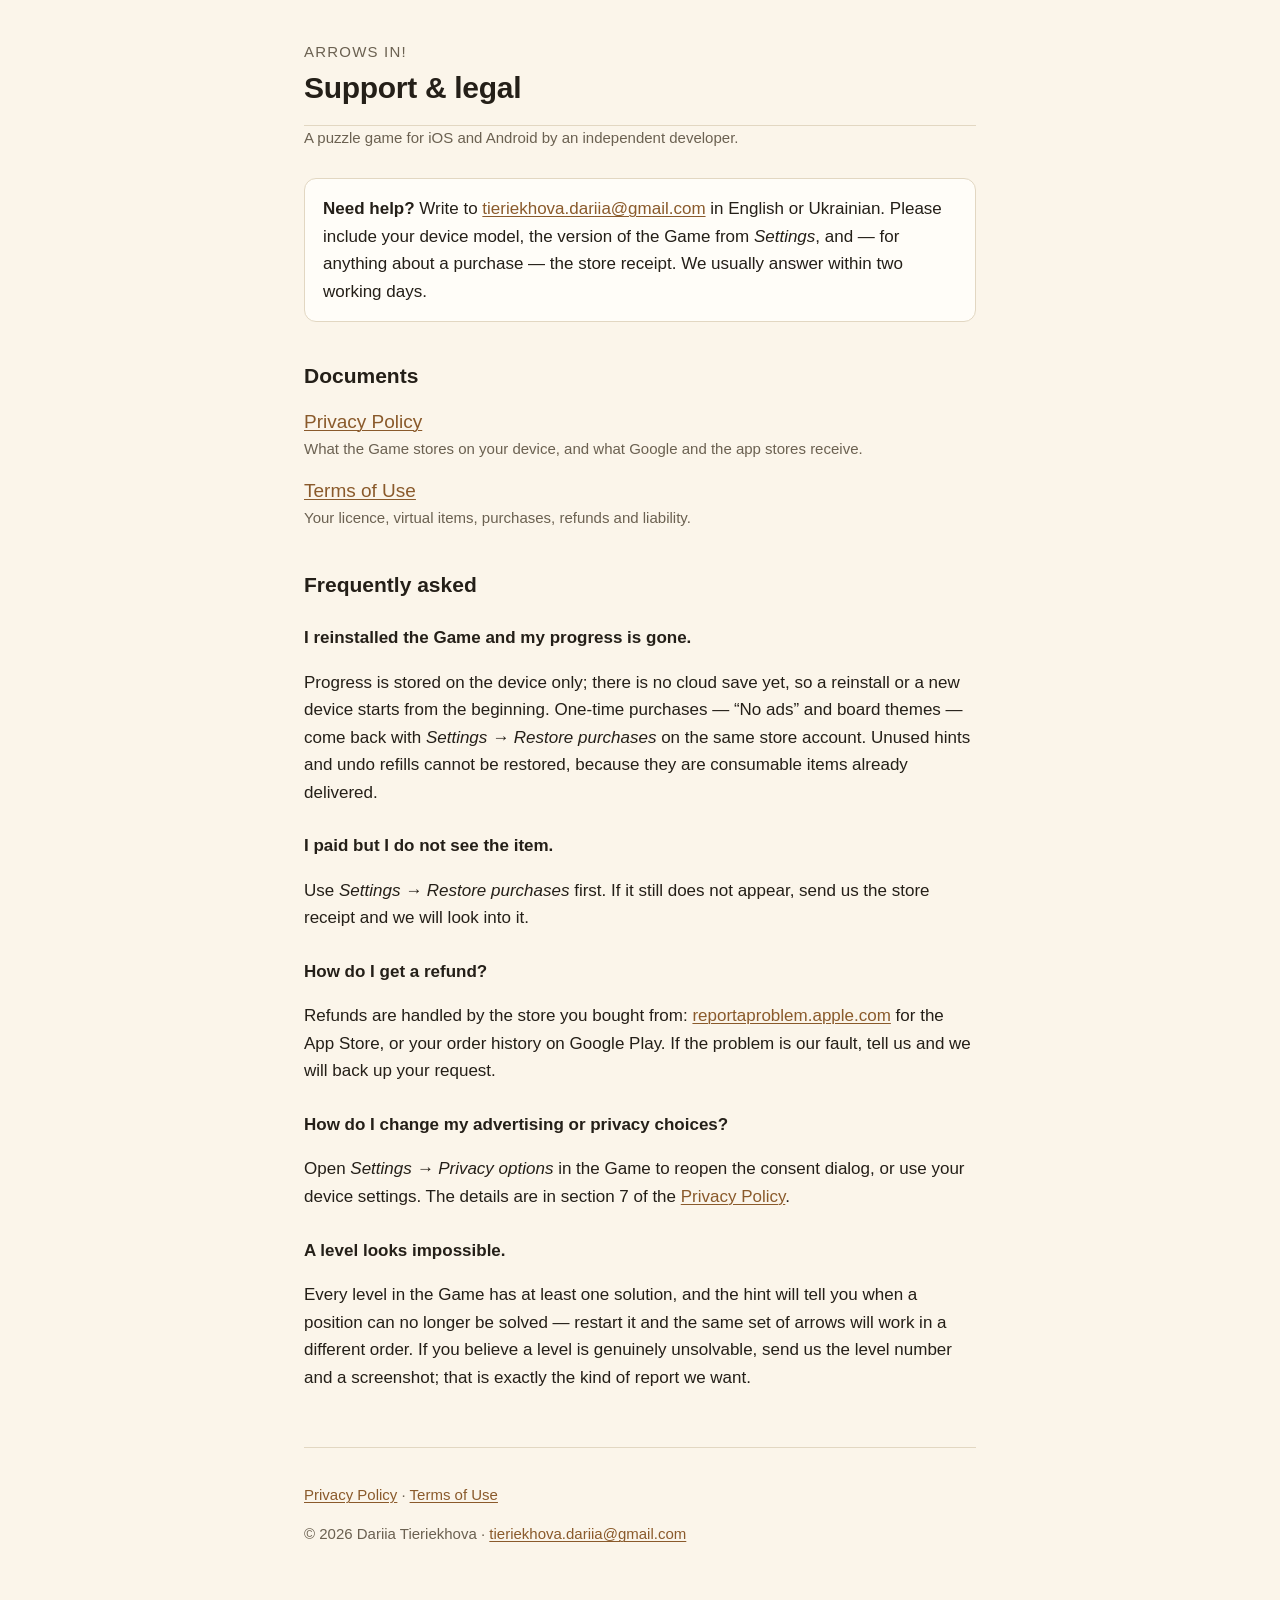
==== index.html @ a7dc1013 "Публічні документи: політика конфіденційності, умови використання, підтримка Джерело — docs/legal/si" ====
<!doctype html>
<html lang="en">
<head>
<meta charset="utf-8">
<meta name="viewport" content="width=device-width, initial-scale=1">
<title>Arrows In! — Support</title>
<meta name="description" content="Support, privacy policy and terms of use for the mobile game Arrows In!">
<link rel="stylesheet" href="style.css">
</head>
<body>
<header>
  <p class="game">Arrows In!</p>
  <h1>Support &amp; legal</h1>
</header>

<main>
<p class="meta">A puzzle game for iOS and Android by an independent developer.</p>

<div class="lead">
  <p><strong>Need help?</strong> Write to <a href="mailto:tieriekhova.dariia@gmail.com">tieriekhova.dariia@gmail.com</a> in English or Ukrainian. Please include your device model, the version of the Game from <em>Settings</em>, and — for anything about a purchase — the store receipt. We usually answer within two working days.</p>
</div>

<h2>Documents</h2>
<ul class="home-links">
  <li><a href="privacy.html">Privacy Policy</a><span>What the Game stores on your device, and what Google and the app stores receive.</span></li>
  <li><a href="terms.html">Terms of Use</a><span>Your licence, virtual items, purchases, refunds and liability.</span></li>
</ul>

<h2>Frequently asked</h2>

<h3>I reinstalled the Game and my progress is gone.</h3>
<p>Progress is stored on the device only; there is no cloud save yet, so a reinstall or a new device starts from the beginning. One-time purchases — &ldquo;No ads&rdquo; and board themes — come back with <em>Settings &rarr; Restore purchases</em> on the same store account. Unused hints and undo refills cannot be restored, because they are consumable items already delivered.</p>

<h3>I paid but I do not see the item.</h3>
<p>Use <em>Settings &rarr; Restore purchases</em> first. If it still does not appear, send us the store receipt and we will look into it.</p>

<h3>How do I get a refund?</h3>
<p>Refunds are handled by the store you bought from: <a href="https://reportaproblem.apple.com" rel="noopener">reportaproblem.apple.com</a> for the App Store, or your order history on Google Play. If the problem is our fault, tell us and we will back up your request.</p>

<h3>How do I change my advertising or privacy choices?</h3>
<p>Open <em>Settings &rarr; Privacy options</em> in the Game to reopen the consent dialog, or use your device settings. The details are in section 7 of the <a href="privacy.html">Privacy Policy</a>.</p>

<h3>A level looks impossible.</h3>
<p>Every level in the Game has at least one solution, and the hint will tell you when a position can no longer be solved — restart it and the same set of arrows will work in a different order. If you believe a level is genuinely unsolvable, send us the level number and a screenshot; that is exactly the kind of report we want.</p>
</main>

<footer>
  <p><a href="privacy.html">Privacy Policy</a> &middot; <a href="terms.html">Terms of Use</a></p>
  <p>&copy; 2026 Dariia Tieriekhova &middot; <a href="mailto:tieriekhova.dariia@gmail.com">tieriekhova.dariia@gmail.com</a></p>
</footer>
</body>
</html>
---- style.css ----
:root {
  --bg: #fbf5ea;
  --surface: #fffdf8;
  --text: #241f18;
  --muted: #6b6151;
  --rule: #e2d7c2;
  --accent: #8a5a2b;
  --code-bg: #f1e8d6;
}

@media (prefers-color-scheme: dark) {
  :root {
    --bg: #1e1b16;
    --surface: #26221c;
    --text: #ece5d8;
    --muted: #a79c89;
    --rule: #3b352b;
    --accent: #d9a86c;
    --code-bg: #302a22;
  }
}

* { box-sizing: border-box; }

html { -webkit-text-size-adjust: 100%; }

body {
  margin: 0;
  padding: 0 16px 96px;
  background: var(--bg);
  color: var(--text);
  font: 17px/1.62 -apple-system, BlinkMacSystemFont, "Segoe UI", Roboto, "Helvetica Neue", Arial, sans-serif;
}

main { max-width: 42rem; margin: 0 auto; }

header {
  max-width: 42rem;
  margin: 0 auto;
  padding: 40px 0 8px;
  border-bottom: 1px solid var(--rule);
}

header .game { font-size: 15px; letter-spacing: .08em; text-transform: uppercase; color: var(--muted); margin: 0 0 6px; }

h1 { font-size: 30px; line-height: 1.22; margin: 0 0 10px; letter-spacing: -.01em; }
h2 { font-size: 21px; line-height: 1.3; margin: 40px 0 10px; }
h3 { font-size: 17px; margin: 26px 0 8px; }

.meta { color: var(--muted); font-size: 15px; margin: 0 0 28px; }

p, li { overflow-wrap: break-word; }
ul, ol { padding-left: 1.35em; }
li { margin: 6px 0; }

a { color: var(--accent); text-decoration-thickness: 1px; text-underline-offset: 2px; }

.lead {
  background: var(--surface);
  border: 1px solid var(--rule);
  border-radius: 12px;
  padding: 16px 18px;
  margin: 24px 0 8px;
}
.lead p:first-child { margin-top: 0; }
.lead p:last-child { margin-bottom: 0; }

.table-wrap { overflow-x: auto; margin: 16px 0; }
table { border-collapse: collapse; width: 100%; font-size: 15.5px; }
th, td { text-align: left; vertical-align: top; padding: 10px 12px; border-bottom: 1px solid var(--rule); }
th { color: var(--muted); font-weight: 600; white-space: nowrap; }

code { background: var(--code-bg); border-radius: 4px; padding: 1px 5px; font-size: 90%; }

footer {
  max-width: 42rem;
  margin: 56px auto 0;
  padding-top: 20px;
  border-top: 1px solid var(--rule);
  color: var(--muted);
  font-size: 15px;
}

nav.pages { margin: 0 0 8px; font-size: 15px; }
nav.pages a { margin-right: 14px; }

.home-links { list-style: none; padding: 0; }
.home-links li { margin: 14px 0; }
.home-links a { font-size: 19px; }
.home-links span { display: block; color: var(--muted); font-size: 15px; }
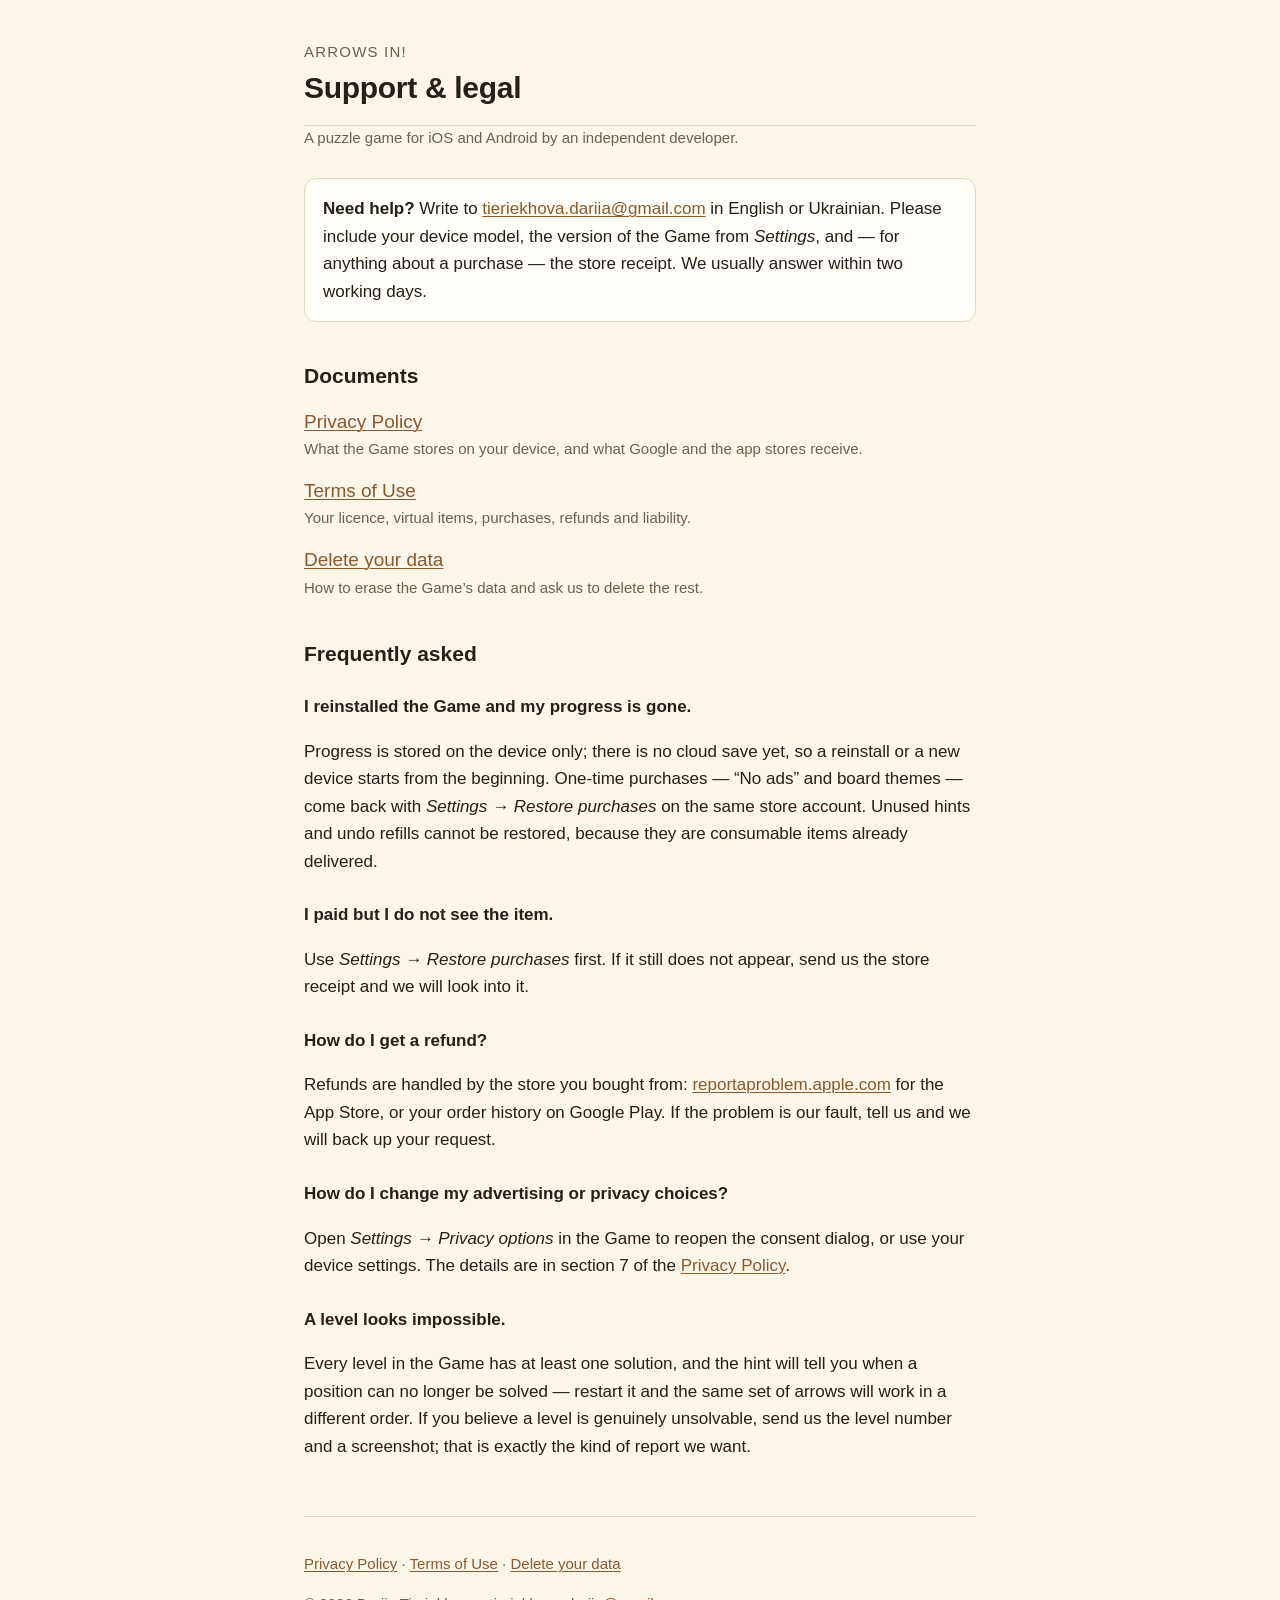
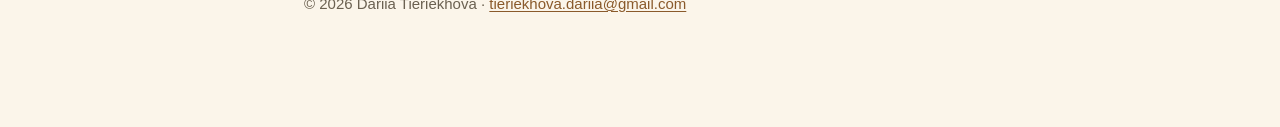
==== commit e6da39fb: "Legal 1.1: new economy, data deletion page" ====
--- a/index.html
+++ b/index.html
@@ -24,6 +24,7 @@
 <ul class="home-links">
   <li><a href="privacy.html">Privacy Policy</a><span>What the Game stores on your device, and what Google and the app stores receive.</span></li>
   <li><a href="terms.html">Terms of Use</a><span>Your licence, virtual items, purchases, refunds and liability.</span></li>
+  <li><a href="delete-data.html">Delete your data</a><span>How to erase the Game&rsquo;s data and ask us to delete the rest.</span></li>
 </ul>
 
 <h2>Frequently asked</h2>
@@ -45,7 +46,7 @@
 </main>
 
 <footer>
-  <p><a href="privacy.html">Privacy Policy</a> &middot; <a href="terms.html">Terms of Use</a></p>
+  <p><a href="privacy.html">Privacy Policy</a> &middot; <a href="terms.html">Terms of Use</a> &middot; <a href="delete-data.html">Delete your data</a></p>
   <p>&copy; 2026 Dariia Tieriekhova &middot; <a href="mailto:tieriekhova.dariia@gmail.com">tieriekhova.dariia@gmail.com</a></p>
 </footer>
 </body>
--- a/style.css
+++ b/style.css
@@ -70,6 +70,14 @@
 th, td { text-align: left; vertical-align: top; padding: 10px 12px; border-bottom: 1px solid var(--rule); }
 th { color: var(--muted); font-weight: 600; white-space: nowrap; }
 
+/* На телефоні таблиця прав і категорій даних інакше має чотири колонки по три
+   слова: вона й так гортається вбік, але з дрібнішим набором більшість рядків
+   уміщається одразу. */
+@media (max-width: 480px) {
+  table { font-size: 14px; }
+  th, td { padding: 8px 10px; }
+}
+
 code { background: var(--code-bg); border-radius: 4px; padding: 1px 5px; font-size: 90%; }
 
 footer {
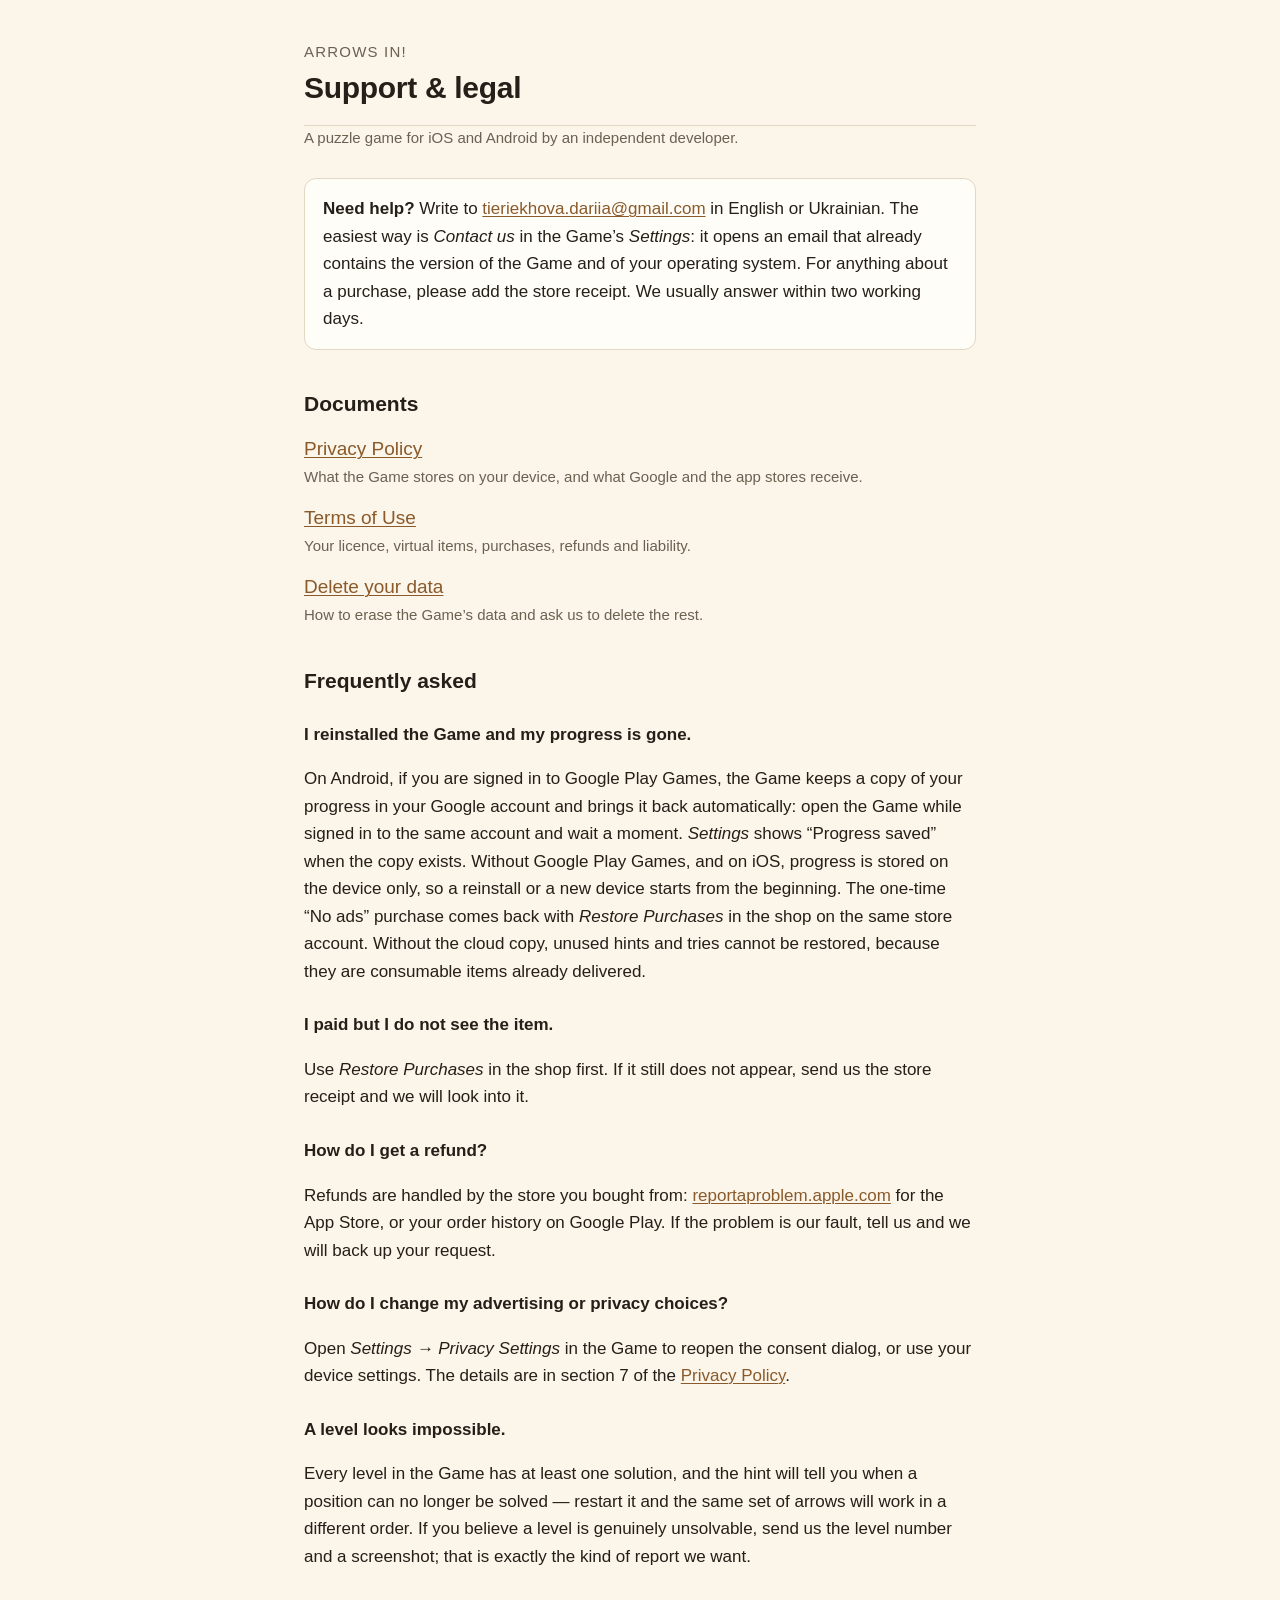
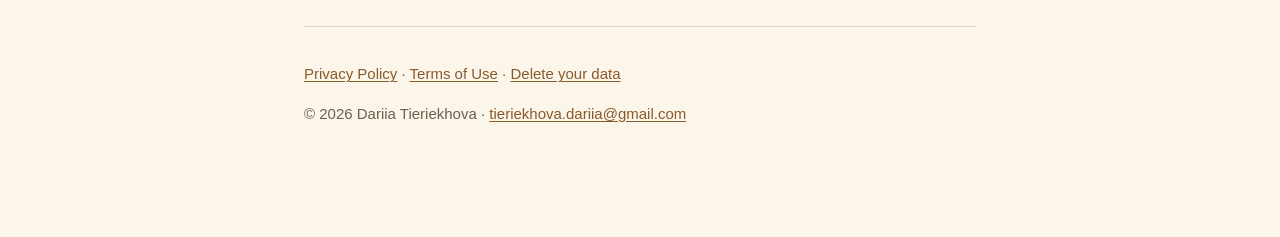
==== commit f8cde82c: "Legal 1.4 / 1.3: cloud save, tries, current ads and pricing rules" ====
--- a/index.html
+++ b/index.html
@@ -17,7 +17,7 @@
 <p class="meta">A puzzle game for iOS and Android by an independent developer.</p>
 
 <div class="lead">
-  <p><strong>Need help?</strong> Write to <a href="mailto:tieriekhova.dariia@gmail.com">tieriekhova.dariia@gmail.com</a> in English or Ukrainian. Please include your device model, the version of the Game from <em>Settings</em>, and — for anything about a purchase — the store receipt. We usually answer within two working days.</p>
+  <p><strong>Need help?</strong> Write to <a href="mailto:tieriekhova.dariia@gmail.com">tieriekhova.dariia@gmail.com</a> in English or Ukrainian. The easiest way is <em>Contact us</em> in the Game&rsquo;s <em>Settings</em>: it opens an email that already contains the version of the Game and of your operating system. For anything about a purchase, please add the store receipt. We usually answer within two working days.</p>
 </div>
 
 <h2>Documents</h2>
@@ -30,16 +30,16 @@
 <h2>Frequently asked</h2>
 
 <h3>I reinstalled the Game and my progress is gone.</h3>
-<p>Progress is stored on the device only; there is no cloud save yet, so a reinstall or a new device starts from the beginning. One-time purchases — &ldquo;No ads&rdquo; and board themes — come back with <em>Settings &rarr; Restore purchases</em> on the same store account. Unused hints and undo refills cannot be restored, because they are consumable items already delivered.</p>
+<p>On Android, if you are signed in to Google Play Games, the Game keeps a copy of your progress in your Google account and brings it back automatically: open the Game while signed in to the same account and wait a moment. <em>Settings</em> shows &ldquo;Progress saved&rdquo; when the copy exists. Without Google Play Games, and on iOS, progress is stored on the device only, so a reinstall or a new device starts from the beginning. The one-time &ldquo;No ads&rdquo; purchase comes back with <em>Restore Purchases</em> in the shop on the same store account. Without the cloud copy, unused hints and tries cannot be restored, because they are consumable items already delivered.</p>
 
 <h3>I paid but I do not see the item.</h3>
-<p>Use <em>Settings &rarr; Restore purchases</em> first. If it still does not appear, send us the store receipt and we will look into it.</p>
+<p>Use <em>Restore Purchases</em> in the shop first. If it still does not appear, send us the store receipt and we will look into it.</p>
 
 <h3>How do I get a refund?</h3>
 <p>Refunds are handled by the store you bought from: <a href="https://reportaproblem.apple.com" rel="noopener">reportaproblem.apple.com</a> for the App Store, or your order history on Google Play. If the problem is our fault, tell us and we will back up your request.</p>
 
 <h3>How do I change my advertising or privacy choices?</h3>
-<p>Open <em>Settings &rarr; Privacy options</em> in the Game to reopen the consent dialog, or use your device settings. The details are in section 7 of the <a href="privacy.html">Privacy Policy</a>.</p>
+<p>Open <em>Settings &rarr; Privacy Settings</em> in the Game to reopen the consent dialog, or use your device settings. The details are in section 7 of the <a href="privacy.html">Privacy Policy</a>.</p>
 
 <h3>A level looks impossible.</h3>
 <p>Every level in the Game has at least one solution, and the hint will tell you when a position can no longer be solved — restart it and the same set of arrows will work in a different order. If you believe a level is genuinely unsolvable, send us the level number and a screenshot; that is exactly the kind of report we want.</p>
